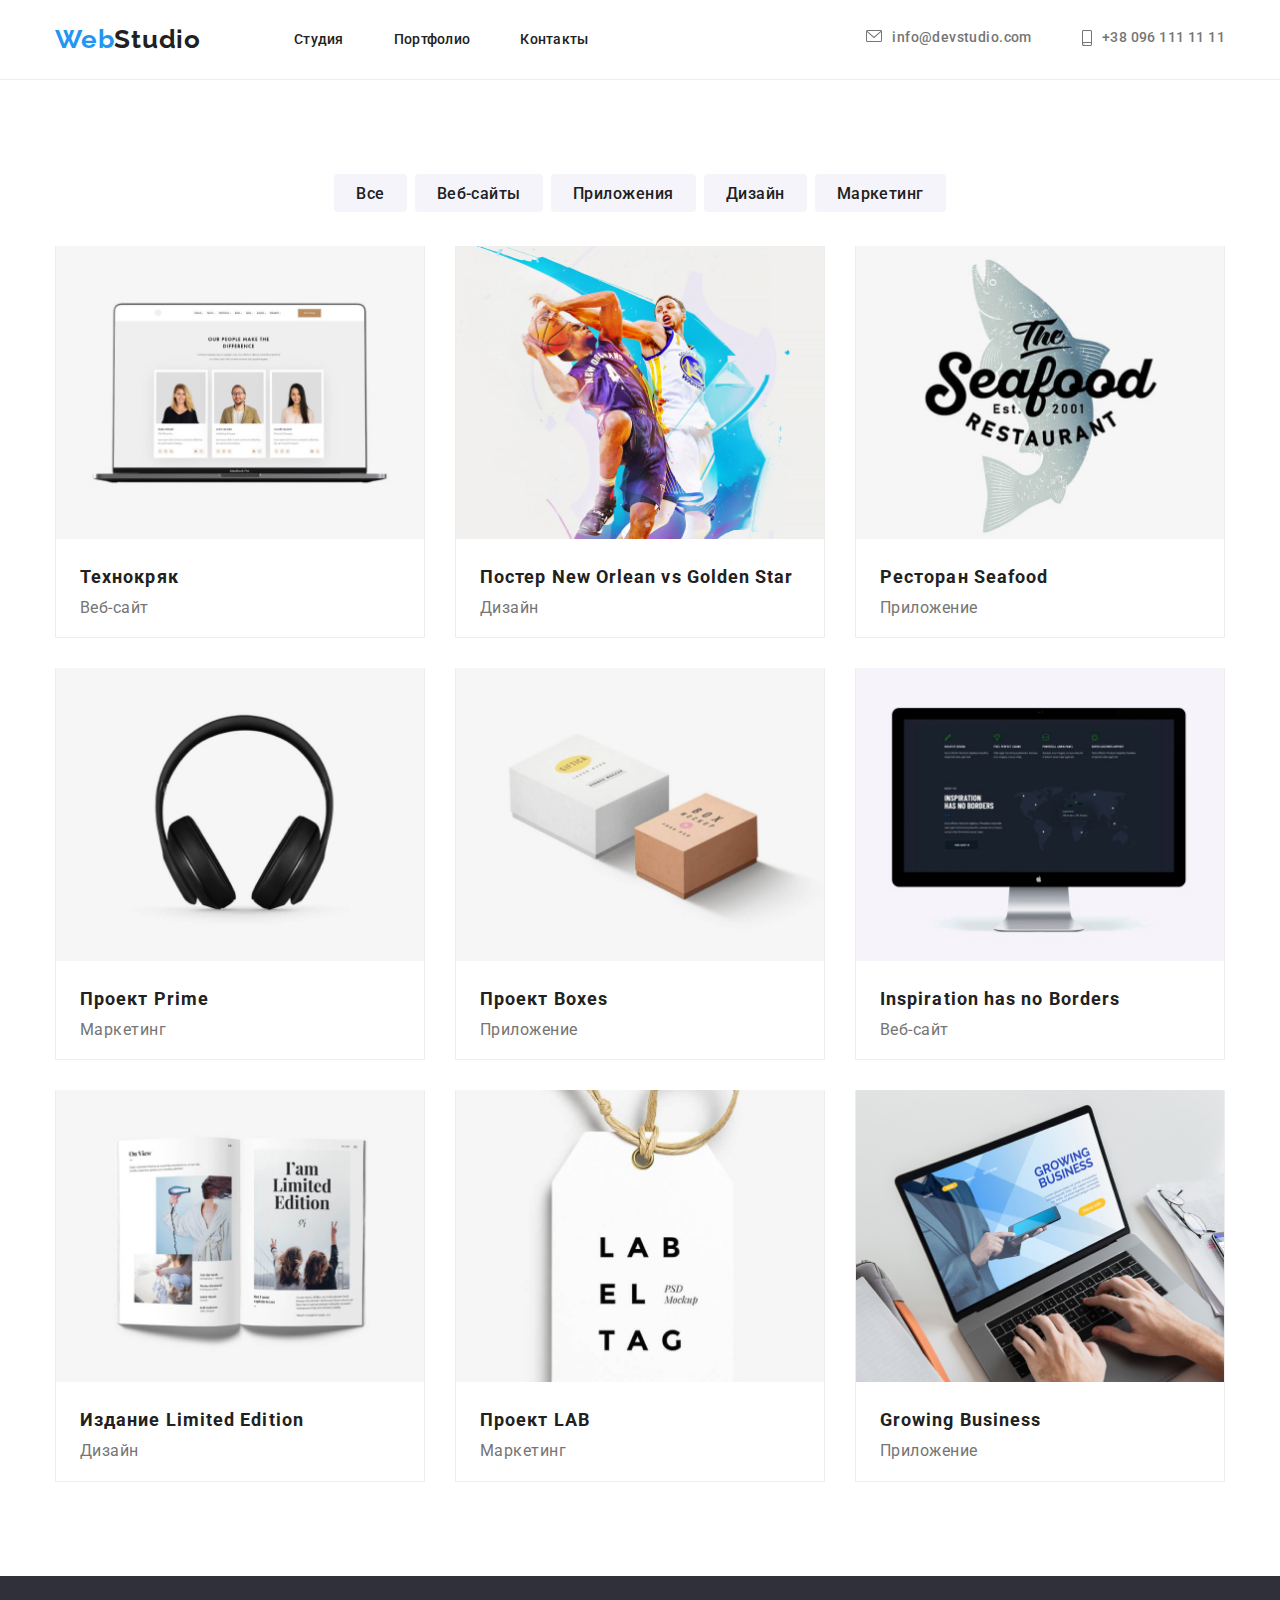
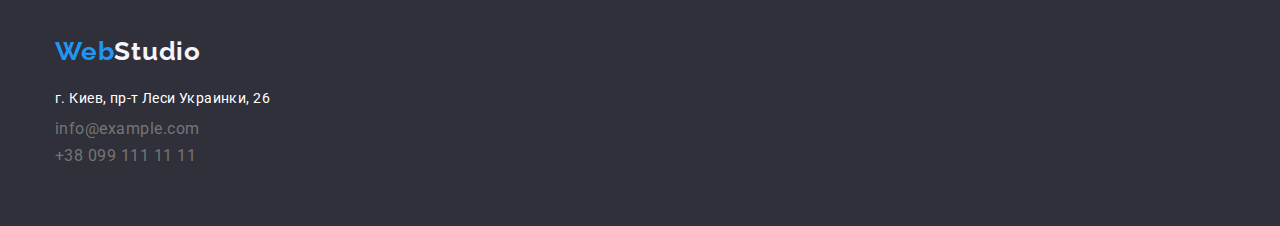
==== portfolio.html @ 914ff044 "добавил декаративные эелементы" ====
<!DOCTYPE html>
<html lang="en">
<head>
    <meta charset="UTF-8">
    <meta http-equiv="X-UA-Compatible" content="IE=edge">
    <meta name="viewport" content="width=device-width, initial-scale=1.0">
    <link rel="preconnect" href="https://fonts.googleapis.com">
    <link rel="preconnect" href="https://fonts.gstatic.com" crossorigin>
    <link rel="preconnect" href="https://fonts.googleapis.com">
    <link rel="preconnect" href="https://fonts.gstatic.com" crossorigin>
    <link href="https://fonts.googleapis.com/css2?family=Raleway:wght@700&family=Roboto:wght@400;500;700;900&display=swap"
        rel="stylesheet">
    <link rel="stylesheet" href="./css/modern-normalize.css">
    <link rel="stylesheet" href="./css/style.css">
    <title>Portfolio</title>
</head>
<body>
    <!--шапка-->
    <header class="header">
        <div class="container header-container">
            <nav class="nav">
                <a class="header-logo" href=""><span class="logo-web">Web</span>Studio</a>
                <ul class="nav-list">
                    <li class="nav-item">
                        <a class="nav-link" href="./index.html">Студия</a>
                    </li>
                    <li class="nav-item current">
                        <a class="nav-link " href="./portfolio.html">Портфолио</a>
                    </li>
                    <li class="nav-item">
                        <a class="nav-link" href="#">Контакты</a>
                    </li>
                </ul>
            </nav>
        <ul class="nav-contacts">
            <li class="contacts-item">
                <a class="contacts-link icon-mail" href="info@devstudio.com">info@devstudio.com</a>
            </li>
        
            <li class="contacts-item">
                <a class="contacts-link icon-tel" href="+380961111111">+38 096 111 11 11</a>
            </li>
        </ul>
        </div>
    </header>
    <!--уникальный контент-->
    <main>
        <section class="section">
            <div class="container">
            <h1 class="visually-hidden">кнопки фильтров</h1>
            <ul class="buttons-list">
                <li class="buttons-item">
                    <button type="button" class="filter-btn">Все</button>
                </li>
                <li class="buttons-item">
                    <button type="button" class="filter-btn">Веб-сайты</button>
                </li>
                <li class="buttons-item">
                    <button type="button" class="filter-btn">Приложения</button>
                </li>
                <li class="buttons-item">
                    <button type="button" class="filter-btn">Дизайн</button>
                </li>
                <li class="buttons-item">
                    <button type="button" class="filter-btn">Маркетинг</button>
                </li>
            </ul>
            <ul class="portfolio-list">
                <li class="portfolio-item ">
                    <img src="./images/portfolio/tehnokrak.jpg" alt="технокряк" width="370" height="">
                    <div class="portfolio-card">
                        <h2 class="portfolio-titel">Технокряк</h3>
                            <p class="portfolio-text">Веб-сайт</p>
                    </div>
                </li>
                <li class="portfolio-item ">
                    <img src="./images/portfolio/poster.jpg" alt="постер" width="370" height="">
                    <div class="portfolio-card">
                    <h2 class="portfolio-titel">Постер New Orlean vs Golden Star</h3>
                    <p class="portfolio-text">Дизайн</p>
                    </div>
                </li>
                <li class="portfolio-item ">
                    <img src="./images/portfolio/seafood.jpg" alt="ресторан" width="370" height="">
                    <div class="portfolio-card">
                    <h2 class="portfolio-titel">Ресторан Seafood</h3>
                    <p class="portfolio-text">Приложение</p>
                    </div>
                </li>
                <li class="portfolio-item ">
                    <img src="./images/portfolio/prime.jpg" alt="проэкт прайм" width="370" height="">
                    <div class="portfolio-card">
                    <h2 class="portfolio-titel">Проект Prime</h3>
                    <p class="portfolio-text">Маркетинг</p>
                    </div>
                </li>
                <li class="portfolio-item ">
                    <img src="./images/portfolio/boxes.jpg" alt="проэкт коробки" width="370" height="">
                    <div class="portfolio-card">
                    <h2 class="portfolio-titel">Проект Boxes</h3>
                    <p class="portfolio-text">Приложение</p>
                    </div>
                </li>
                <li class="portfolio-item ">
                    <img src="./images/portfolio/no-borders.jpg" alt="нет границ" width="370" height="">
                    <div class="portfolio-card">
                    <h2 class="portfolio-titel">Inspiration has no Borders</h3>
                    <p class="portfolio-text">Веб-сайт</p>
                    </div>
                </li>
                <li class="portfolio-item ">
                    <img src="./images/portfolio/limited-edition.jpg" alt="издание" width="370" height="">
                    <div class="portfolio-card">
                    <h2 class="portfolio-titel">Издание Limited Edition</h3>
                    <p class="portfolio-text">Дизайн</p>
                    </div>
                </li>
                <li class="portfolio-item ">
                    <img src="./images/portfolio/lab.jpg" alt="проэкт лаб" width="370" height="">
                    <div class="portfolio-card">
                    <h2 class="portfolio-titel">Проект LAB</h3>
                    <p class="portfolio-text">Маркетинг</p>
                    </div>
                </li>
                <li class="portfolio-item ">
                    <img src="./images/portfolio/business.jpg" alt="бизнес" width="370" height="">
                    <div class="portfolio-card">
                    <h2 class="portfolio-titel">Growing Business</h3>
                    <p class="portfolio-text">Приложение</p>
                    </div>
                </li>
            </ul>
            </div>
        </section>

    </main>

    <!--подвал-->
    <footer class="page-footer">
        <div class="container">
            <a class="footer-logo" href=""><span class="logo-web">Web</span>Studio</a>
            <address class="address">
                <ul class="address-list">
                    <li class="address-item">
                        <a class="address-link"
                            href="https://www.google.com/maps/place/%D0%B1%D1%83%D0%BB.+%D0%9B%D0%B5%D1%81%D0%B8+%D0%A3%D0%BA%D1%80%D0%B0%D0%B8%D0%BD%D0%BA%D0%B8,+26,+%D0%9A%D0%B8%D0%B5%D0%B2,+02000/data=!4m2!3m1!1s0x40d4cf0e033ecbe9:0x57a4dffefec77da0?sa=X&ved=2ahUKEwixr6azg6_zAhUvlIsKHU6wDGkQ8gF6BAgFEAE">г.
                            Киев, пр-т Леси Украинки, 26</a>
                    </li>
                    <li class="address-item">
                        <a class="contacts-link" href="mailto:info@example.com">info@example.com</a>
                    </li>
                    <li class="address-item">
                        <a class="contacts-link" href="tel:+380991111111">+38 099 111 11 11</a>
                    </li>
                </ul>
            </address>
        </div>
    </footer>
    
</body>
</html>
---- css/style.css ----
/* 
основной шрифт страницы Roboto 
шрифт логотипа Raleway 700

Weight ссылок и кнопок на странице портфолио 500
Weight заголовков 700 900

цвета
основной цвет абзацов #757575;
вторичный цвет заголовков, ссылок #212121;
белый цвет для кнопок и заголовков #FFFFFF

основной цвет фона #E5E5E5
вторичный цвет фона #F5F4FA
цвет для сылок с эфектом ховер #2196F3
-------------------------------------------------------------------------------------*/

:root {
  --title-text-color: #212121;
  --accent-color: #2196f3;
  --primary-white-color: #ffffff;
  --bg-white-color: #f5f4fa;
  --main-text-color: #757575;
  --dark-bg-color: #2f303a;
}

body {
  font-family: roboto, sans-serif;
  color: var(--main-text-color);
}
h1,
h2,
h3,
p {
  margin: 0;
}
ul {
  padding: 0;
  margin: 0;
  list-style: none;
}
img {
  display: block;
  max-width: 100%;
  height: auto;
}

.container {
  width: 1200px;
  margin-left: auto;
  margin-right: auto;
  padding-left: 15px;
  padding-right: 15px;
}
.section {
  padding-top: 94px;
  padding-bottom: 94px;
}
.titel {
  margin-top: 0;
  margin-bottom: 50px;

  font-weight: 700;
  font-size: 36px;
  line-height: 1.2;
  letter-spacing: 0.03em;
  text-align: center;
  color: var(--title-text-color);
}
.current {
  color: var(--accent-color);
}
/* шапка-----------*/
.header {
  border-bottom: 1px solid #eeeeee;
}
.header-container {
  display: flex;
  align-items: center;
}
.header-logo {
  font-family: raleway, sans-serif;
  font-weight: 700;
  font-size: 26px;
  line-height: 1.2;
  letter-spacing: 0.03em;
  color: var(--title-text-color);
  text-decoration: none;
}
.logo-web {
  color: var(--accent-color);
}
/* навигация -----------------------------*/
.nav {
  display: flex;
  align-items: center;
}
.nav-list {
  display: flex;
  margin-left: 93px;
}
.nav-list .nav-item:not(:last-child) {
  margin-right: 50px;
}
.nav-item {
  list-style: none;
}

.nav-link {
  display: block;
  padding-top: 32px;
  padding-bottom: 32px;

  font-weight: 500;
  font-size: 14px;
  line-height: 1.1;
  letter-spacing: 0.02em;
  color: var(--title-text-color);
  text-decoration: none;
}
.nav-link:hover,
.nav-link:focus {
  color: var(--accent-color);
}
/* почта+телефон -----------------------------*/
.nav-contacts {
  display: flex;
  margin-left: auto;

  font-weight: 500;
  font-size: 14px;
  line-height: 1.1;
  letter-spacing: 0.02em;
  list-style: none;
}
.nav-contacts .contacts-item + .contacts-item {
  margin-left: 50px;
}

.contacts-link {
  display: inline-flex;

  color: var(--main-text-color);
  text-decoration: none;
  font-style: normal;
  letter-spacing: 0.03em;
}
.contacts-link:hover,
.contacts-link:focus {
  color: var(--accent-color);
}
.icon-mail::before {
  content: "";
  width: 16px;
  height: 12px;
  margin-right: 10px;
  background-image: url(../images/svg/envelope.svg);
}
.icon-tel::before {
  content: "";
  width: 10px;
  height: 16px;
  margin-right: 10px;
  background-image: url(../images/svg/smartphone.svg);
}

/* герой --------------------------------------*/
.hero-section {
  padding: 200px 0;
  text-align: center;
  max-width: 1600px;
  height: 600px;
  margin-left: auto;
  margin-right: auto;
  background-image: linear-gradient(
      to right,
      rgba(47, 48, 58, 0.4),
      rgba(47, 48, 58, 0.4)
    ),
    url(../images/jpeg/bg-img.jpg);
  background-repeat: no-repeat;
  background-position: center;
}
.container-hero {
}
.hero-titel {
  margin-top: 0;
  margin-bottom: 30px;

  font-weight: 900;
  font-size: 44px;
  line-height: 1.4;
  letter-spacing: 0.06em;
  color: var(--primary-white-color);
}
.button-hero {
  min-width: 200px;
  height: 50px;
  padding: 10px 32px;
  border-radius: 4px;
  border-color: transparent;

  font-family: roboto, sans-serif;
  font-size: 16px;
  line-height: 1.9;
  letter-spacing: 0.06em;
  color: var(--primary-white-color);
  background-color: var(--accent-color);
  cursor: pointer;
}

/* секция ПРЕИМУЩЕСТВА(BENEFITS) страница "студия"------------- */
.visually-hidden {
  position: absolute;
  width: 1px;
  height: 1px;
  margin: -1px;
  padding: 0;
  overflow: hidden;
  border: 0;
  clip: rect(0 0 0 0);
}
.benefits-list {
  display: flex;
}
.benefits-list .benefits-item + .benefits-item {
  margin-left: 30px;
}
.benefits-item {
  display: block;
}
.benefits-item::before {
  display: block;
  content: "";
  width: 270px;
  height: 120px;
  margin-bottom: 30px;
  border-radius: 4px;
  background-repeat: no-repeat;
  background-position: center;
  background-color: var(--bg-white-color);
}
.antena::before {
  background-image: url(../images/svg/antenna\ 1.svg);
}
.clock::before {
  background-image: url(../images/svg/clock\ 1.svg);
}
.diagram::before {
  background-image: url(../images/svg/diagram\ 1.svg);
}
.astronaut::before {
  background-image: url(../images/svg/astronaut\ 1.svg);
}
.benefits-titel {
  margin-top: 0;
  margin-bottom: 10px;

  font-weight: 700;
  font-size: 14px;
  line-height: 1.1;
  letter-spacing: 0.03em;
  color: var(--title-text-color);
}
.benefits-text {
  margin-top: 0;
  margin-bottom: 0;

  font-weight: 400;
  font-size: 14px;
  line-height: 1.7;
  letter-spacing: 0.03em;
}

/* секция ЧЕМ МЫ ЗАНИМАЕМСЯ(Jobs) страница "студия"--------- */
.jobs-section {
  padding-top: 0;
}
.jobs-list {
  display: flex;
}
.jobs-list .jobs-item + .jobs-item {
  margin-left: 30px;
}

/* секция команда(Team) страница "студия" --------------------*/
.team-section {
  background-color: var(--bg-white-color);
}
.team-card {
  padding: 30px 0;
  background-color: var(--primary-white-color);
}

.team-list {
  display: flex;
}
.team-list .team-item + .team-item {
  margin-left: 30px;
}
.team-item {
  border-radius: 0px 0px 4px 4px;
}
.team-card::after {
  display: block;
  content: "";
  height: 44px;
  margin-top: 16px;
  background-repeat: no-repeat;
  background-position: center;
  background-image: url(../images/svg/social-links.svg);
}
.team-name {
  margin-bottom: 10px;
  text-align: center;
  font-weight: 500;
  font-size: 16px;
  line-height: 1.2;
  color: var(--title-text-color);
}
.team-position {
  text-align: center;
  font-weight: 400;
  font-size: 16px;
  line-height: 1.2;
}
/* секция клиенты-------------------- */
.clients-list {
  display: flex;
}
.clients-list .clients-item + .clients-item {
  margin-left: 30px;
}
.clients-item {
}
/* футер--------------------------------------------------- */
.page-footer {
  padding: 60px 0;
  background-color: #2f303a;
}
.footer-logo {
  display: block;
  margin-bottom: 20px;
  font-family: raleway, sans-serif;
  font-weight: 700;
  font-size: 26px;
  line-height: 1.2;
  letter-spacing: 0.03em;
  color: var(--bg-white-color);
  text-decoration: none;
}
.address-list {
}
.address-list .address-item + .address-item {
  margin-top: 9px;
}
.address-item {
}
.address-link {
  font-style: normal;
  font-size: 14px;
  line-height: 1.7;
  letter-spacing: 0.03em;
  color: var(--primary-white-color);
  text-decoration: none;
}
.address-link:hover,
.address-link:focus {
  color: var(--accent-color);
}

/* СТРАНИЦА портфолио ----------------------------------*/
/* кнопки навигации */
.filters-section {
  margin-top: 94px;
}
.buttons-list {
  display: flex;
  justify-content: center;
  margin-bottom: 34px;
  list-style: none;
}
.buttons-list .buttons-item + .buttons-item {
  margin-left: 8px;
}
.buttons-item {
}
.filter-btn {
  border: transparent;
  padding: 6px 22px;
  border-radius: 4px;
  height: 38px;

  font-family: roboto, sans-serif;
  font-weight: 500;
  font-size: 16px;
  line-height: 1.6;
  letter-spacing: 0.03em;
  color: var(--title-text-color);
  background-color: var(--bg-white-color);
  cursor: pointer;
}
.filter-btn:hover,
.filter-btn:focus {
  color: var(--primary-white-color);
  background-color: var(--accent-color);
}

/* СЕКЦИЯ портфолио ---------------------------------------*/
.portfolio-list {
  display: inline-flex;
  flex-wrap: wrap;
}
.portfolio-item {
  width: 370px;
  margin-right: 30px;
  margin-bottom: 30px;
  border-right: 1px solid #eeeeee;
  border-bottom: 1px solid #eeeeee;
  border-left: 1px solid #eeeeee;
}
.portfolio-item:nth-child(3n) {
  margin-right: 0;
}
.portfolio-item:nth-last-child(-n + 3) {
  margin-bottom: 0;
}
.portfolio-card {
  padding: 20px 24px;
}
.portfolio-titel {
  margin-bottom: 4px;

  font-weight: 700;
  font-size: 18px;
  line-height: 2;
  letter-spacing: 0.06em;
  color: var(--title-text-color);
}
.portfolio-text {
  letter-spacing: 0.03em;
}
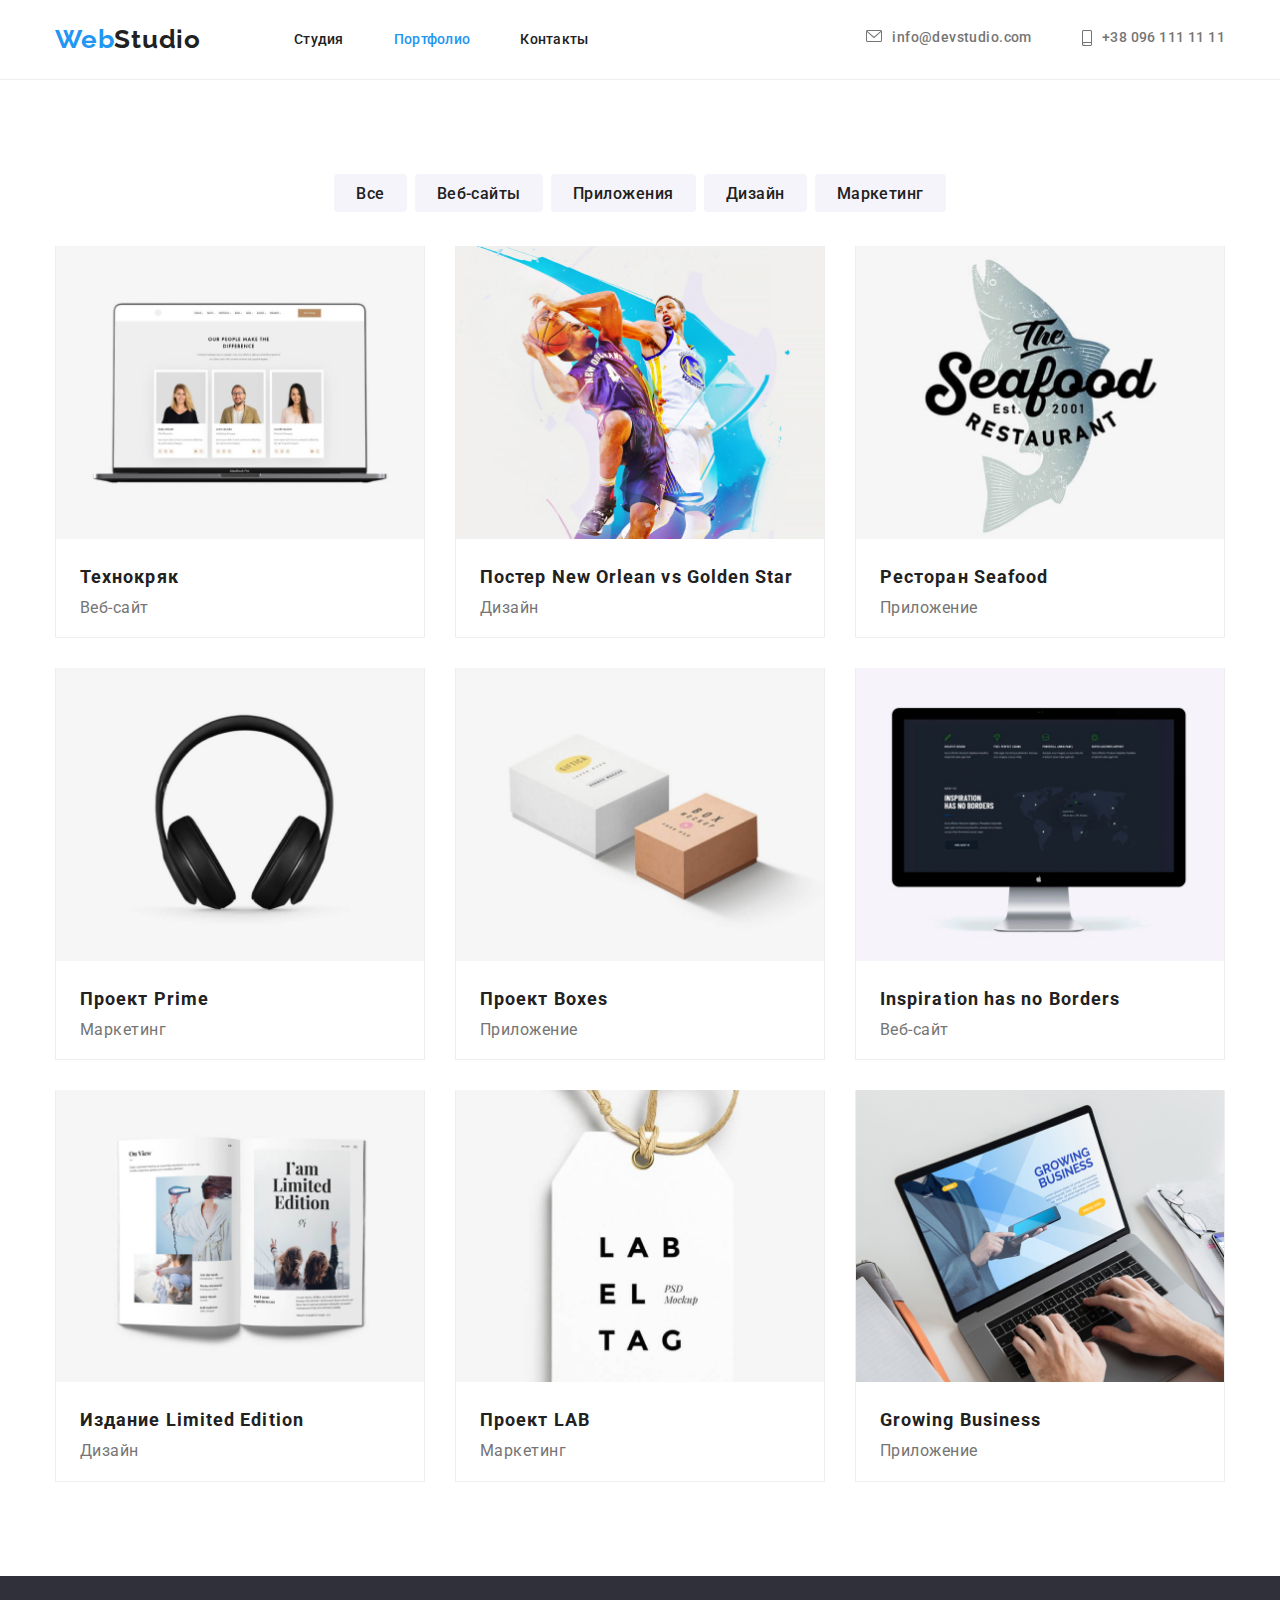
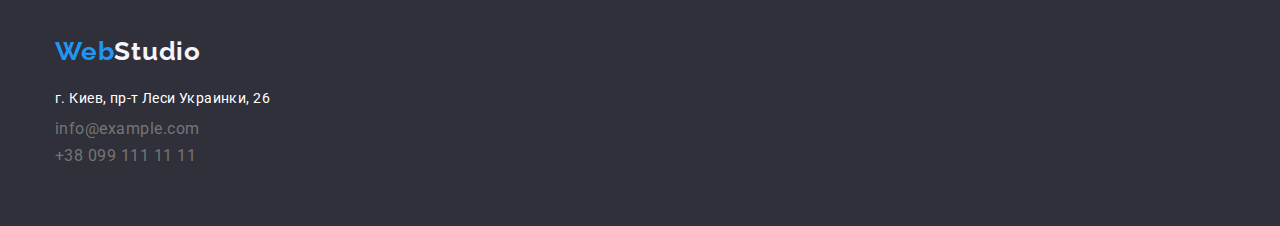
==== commit 940b1746: "1" ====
--- a/portfolio.html
+++ b/portfolio.html
@@ -24,8 +24,8 @@
                     <li class="nav-item">
                         <a class="nav-link" href="./index.html">Студия</a>
                     </li>
-                    <li class="nav-item current">
-                        <a class="nav-link " href="./portfolio.html">Портфолио</a>
+                    <li class="nav-item ">
+                        <a class="nav-link current" href="./portfolio.html">Портфолио</a>
                     </li>
                     <li class="nav-item">
                         <a class="nav-link" href="#">Контакты</a>
--- a/css/style.css
+++ b/css/style.css
@@ -67,9 +67,7 @@
   text-align: center;
   color: var(--title-text-color);
 }
-.current {
-  color: var(--accent-color);
-}
+
 /* шапка-----------*/
 .header {
   border-bottom: 1px solid #eeeeee;
@@ -120,6 +118,9 @@
 }
 .nav-link:hover,
 .nav-link:focus {
+  color: var(--accent-color);
+}
+.current {
   color: var(--accent-color);
 }
 /* почта+телефон -----------------------------*/
@@ -226,32 +227,21 @@
 .benefits-list .benefits-item + .benefits-item {
   margin-left: 30px;
 }
-.benefits-item {
-  display: block;
-}
-.benefits-item::before {
-  display: block;
-  content: "";
+
+.benefits-bg {
+  display: flex;
+  justify-content: center;
+  align-items: center;
   width: 270px;
   height: 120px;
   margin-bottom: 30px;
   border-radius: 4px;
-  background-repeat: no-repeat;
-  background-position: center;
   background-color: var(--bg-white-color);
 }
-.antena::before {
-  background-image: url(../images/svg/antenna\ 1.svg);
-}
-.clock::before {
-  background-image: url(../images/svg/clock\ 1.svg);
-}
-.diagram::before {
-  background-image: url(../images/svg/diagram\ 1.svg);
-}
-.astronaut::before {
-  background-image: url(../images/svg/astronaut\ 1.svg);
-}
+.benefits-icon {
+  display: flex;
+}
+
 .benefits-titel {
   margin-top: 0;
   margin-bottom: 10px;
@@ -299,17 +289,11 @@
   margin-left: 30px;
 }
 .team-item {
+  box-shadow: 0px 1px 3px rgba(0, 0, 0, 0.12), 0px 1px 1px rgba(0, 0, 0, 0.14),
+    0px 2px 1px rgba(0, 0, 0, 0.2);
   border-radius: 0px 0px 4px 4px;
 }
-.team-card::after {
-  display: block;
-  content: "";
-  height: 44px;
-  margin-top: 16px;
-  background-repeat: no-repeat;
-  background-position: center;
-  background-image: url(../images/svg/social-links.svg);
-}
+
 .team-name {
   margin-bottom: 10px;
   text-align: center;
@@ -319,11 +303,40 @@
   color: var(--title-text-color);
 }
 .team-position {
+  margin-bottom: 16px;
   text-align: center;
   font-weight: 400;
   font-size: 16px;
   line-height: 1.2;
 }
+
+.social-list {
+  display: flex;
+  justify-content: center;
+  align-items: center;
+}
+.social-item {
+  fill: #afb1b8;
+}
+.social-list .social-item + .social-item {
+  margin-left: 10px;
+}
+.social-link {
+  display: block;
+}
+.social-bg:hover {
+  background-color: var(--accent-color);
+  fill: var(--primary-white-color);
+}
+.social-bg {
+  display: flex;
+  justify-content: center;
+  align-items: center;
+  width: 44px;
+  height: 44px;
+  border: none;
+  border-radius: 50%;
+}
 /* секция клиенты-------------------- */
 .clients-list {
   display: flex;
@@ -332,7 +345,24 @@
   margin-left: 30px;
 }
 .clients-item {
-}
+  display: flex;
+  justify-content: center;
+  align-items: center;
+  width: 172px;
+  height: 90px;
+  border: 1px solid #afb1b8;
+  border-radius: 4px;
+}
+.clients-item:hover {
+  border-color: var(--accent-color);
+}
+.clients-icon {
+  fill: #afb1b8;
+}
+.clients-icon:hover {
+  fill: var(--accent-color);
+}
+
 /* футер--------------------------------------------------- */
 .page-footer {
   padding: 60px 0;
@@ -349,7 +379,12 @@
   color: var(--bg-white-color);
   text-decoration: none;
 }
+.address {
+  display: flex;
+}
 .address-list {
+  display: inline-block;
+  margin-right: 70px;
 }
 .address-list .address-item + .address-item {
   margin-top: 9px;
@@ -369,6 +404,41 @@
   color: var(--accent-color);
 }
 
+.social-footer {
+  display: block;
+}
+.social-titel {
+  font-style: normal;
+  font-weight: 700;
+  font-size: 14px;
+  line-height: 16px;
+  letter-spacing: 0.03em;
+  text-transform: uppercase;
+  color: var(--primary-white-color);
+}
+.social-list {
+  display: flex;
+  justify-content: center;
+  align-items: center;
+}
+.footer-social-item {
+  border-radius: 50%;
+  fill: var(--primary-white-color);
+}
+.footer-social-item:hover {
+  background-color: var(--accent-color);
+}
+.footer-social-link {
+  display: block;
+}
+.footer-social-block {
+  display: flex;
+  justify-content: center;
+  align-items: center;
+  width: 44px;
+  height: 44px;
+  border: none;
+}
 /* СТРАНИЦА портфолио ----------------------------------*/
 /* кнопки навигации */
 .filters-section {
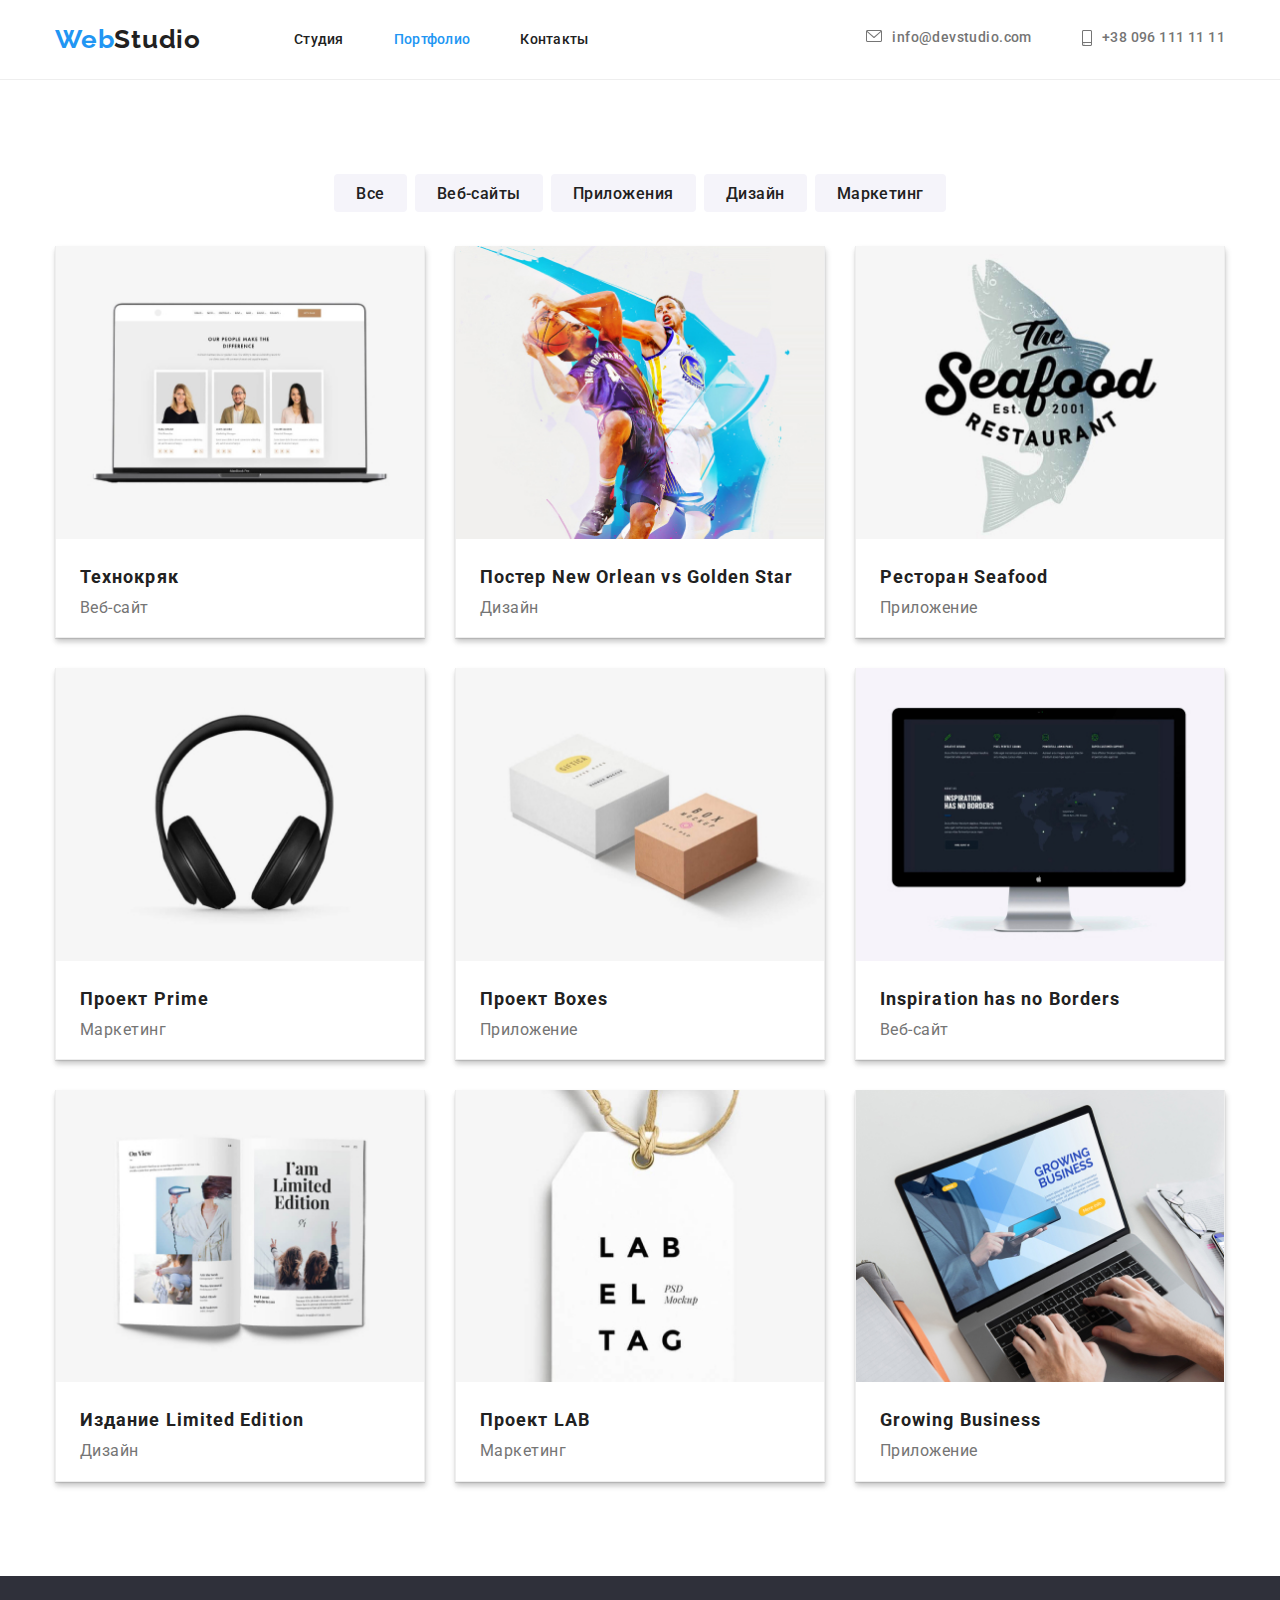
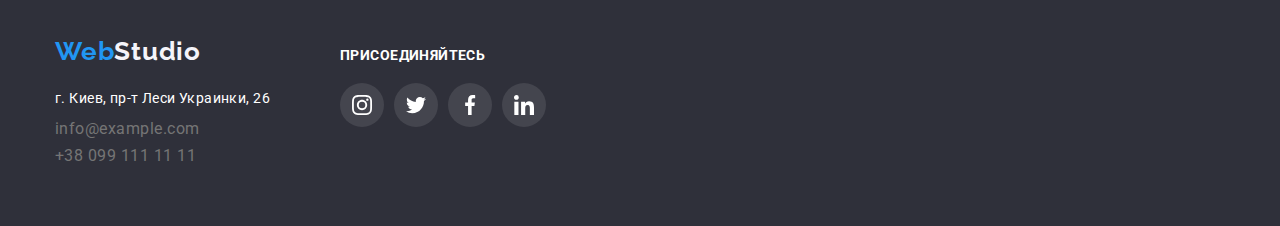
==== commit 5b8fa7cc: "закончил футер и страница портфолио" ====
--- a/portfolio.html
+++ b/portfolio.html
@@ -137,23 +137,67 @@
 
     <!--подвал-->
     <footer class="page-footer">
-        <div class="container">
-            <a class="footer-logo" href=""><span class="logo-web">Web</span>Studio</a>
-            <address class="address">
-                <ul class="address-list">
-                    <li class="address-item">
-                        <a class="address-link"
-                            href="https://www.google.com/maps/place/%D0%B1%D1%83%D0%BB.+%D0%9B%D0%B5%D1%81%D0%B8+%D0%A3%D0%BA%D1%80%D0%B0%D0%B8%D0%BD%D0%BA%D0%B8,+26,+%D0%9A%D0%B8%D0%B5%D0%B2,+02000/data=!4m2!3m1!1s0x40d4cf0e033ecbe9:0x57a4dffefec77da0?sa=X&ved=2ahUKEwixr6azg6_zAhUvlIsKHU6wDGkQ8gF6BAgFEAE">г.
-                            Киев, пр-т Леси Украинки, 26</a>
-                    </li>
-                    <li class="address-item">
-                        <a class="contacts-link" href="mailto:info@example.com">info@example.com</a>
-                    </li>
-                    <li class="address-item">
-                        <a class="contacts-link" href="tel:+380991111111">+38 099 111 11 11</a>
+        <div class="container footer-container">
+            <div>
+                <a class="footer-logo" href=""><span class="logo-web">Web</span>Studio</a>
+                <address class="address">
+                    <ul class="address-list">
+                        <li class="address-item">
+                            <a class="address-link"
+                                href="https://www.google.com/maps/place/%D0%B1%D1%83%D0%BB.+%D0%9B%D0%B5%D1%81%D0%B8+%D0%A3%D0%BA%D1%80%D0%B0%D0%B8%D0%BD%D0%BA%D0%B8,+26,+%D0%9A%D0%B8%D0%B5%D0%B2,+02000/data=!4m2!3m1!1s0x40d4cf0e033ecbe9:0x57a4dffefec77da0?sa=X&ved=2ahUKEwixr6azg6_zAhUvlIsKHU6wDGkQ8gF6BAgFEAE">г.
+                                Киев, пр-т Леси Украинки, 26</a>
+                        </li>
+                        <li class="address-item">
+                            <a class="contacts-link" href="mailto:info@example.com">info@example.com</a>
+                        </li>
+                        <li class="address-item">
+                            <a class="contacts-link" href="tel:+380991111111">+38 099 111 11 11</a>
+                        </li>
+                    </ul>
+    
+                </address>
+            </div>
+            <div class="social-footer">
+                <h2 class="social-titel">присоединяйтесь</h2>
+                <ul class="social-list">
+                    <li class="footer-social-item">
+                        <a class="footer-social-link">
+                            <div class="footer-social-block">
+                                <svg class="social-icon" widht="20" height="20">
+                                    <use href="./images/svg/symbol-defs.svg#icon-instagram1"></use>
+                                </svg>
+                            </div>
+                        </a>
+                    </li>
+                    <li class="footer-social-item">
+                        <a class="footer-social-link">
+                            <div class="footer-social-block">
+                                <svg class="social-icon" widht="20" height="20">
+                                    <use href="./images/svg/symbol-defs.svg#icon-twitter1"></use>
+                                </svg>
+                            </div>
+                        </a>
+                    </li>
+                    <li class="footer-social-item">
+                        <a class="footer-social-link">
+                            <div class="footer-social-block">
+                                <svg class="social-icon" widht="20" height="20">
+                                    <use href="./images/svg/symbol-defs.svg#icon-facebook1"></use>
+                                </svg>
+                            </div>
+                        </a>
+                    </li>
+                    <li class="footer-social-item">
+                        <a class="footer-social-link">
+                            <div class="footer-social-block">
+                                <svg class="social-icon" widht="20" height="20">
+                                    <use href="./images/svg/symbol-defs.svg#icon-linkedin1"></use>
+                                </svg>
+                            </div>
+                        </a>
                     </li>
                 </ul>
-            </address>
+            </div>
         </div>
     </footer>
     
--- a/css/style.css
+++ b/css/style.css
@@ -368,6 +368,10 @@
   padding: 60px 0;
   background-color: #2f303a;
 }
+.footer-container {
+  display: flex;
+  align-items: baseline;
+}
 .footer-logo {
   display: block;
   margin-bottom: 20px;
@@ -380,7 +384,6 @@
   text-decoration: none;
 }
 .address {
-  display: flex;
 }
 .address-list {
   display: inline-block;
@@ -408,6 +411,7 @@
   display: block;
 }
 .social-titel {
+  margin-bottom: 20px;
   font-style: normal;
   font-weight: 700;
   font-size: 14px;
@@ -430,6 +434,11 @@
 }
 .footer-social-link {
   display: block;
+  background-color: rgba(255, 255, 255, 0.1);
+  border-radius: 50%;
+}
+.footer-social-item:not(:last-child) {
+  margin-right: 10px;
 }
 .footer-social-block {
   display: flex;
@@ -474,6 +483,9 @@
 .filter-btn:focus {
   color: var(--primary-white-color);
   background-color: var(--accent-color);
+  box-shadow: 0px 3px 1px rgba(0, 0, 0, 0.1), 0px 1px 2px rgba(0, 0, 0, 0.08),
+    0px 2px 2px rgba(0, 0, 0, 0.12);
+  border-radius: 4px;
 }
 
 /* СЕКЦИЯ портфолио ---------------------------------------*/
@@ -488,6 +500,8 @@
   border-right: 1px solid #eeeeee;
   border-bottom: 1px solid #eeeeee;
   border-left: 1px solid #eeeeee;
+  box-shadow: 0px 1px 1px rgba(0, 0, 0, 0.12), 0px 4px 4px rgba(0, 0, 0, 0.06),
+    1px 4px 6px rgba(0, 0, 0, 0.16);
 }
 .portfolio-item:nth-child(3n) {
   margin-right: 0;
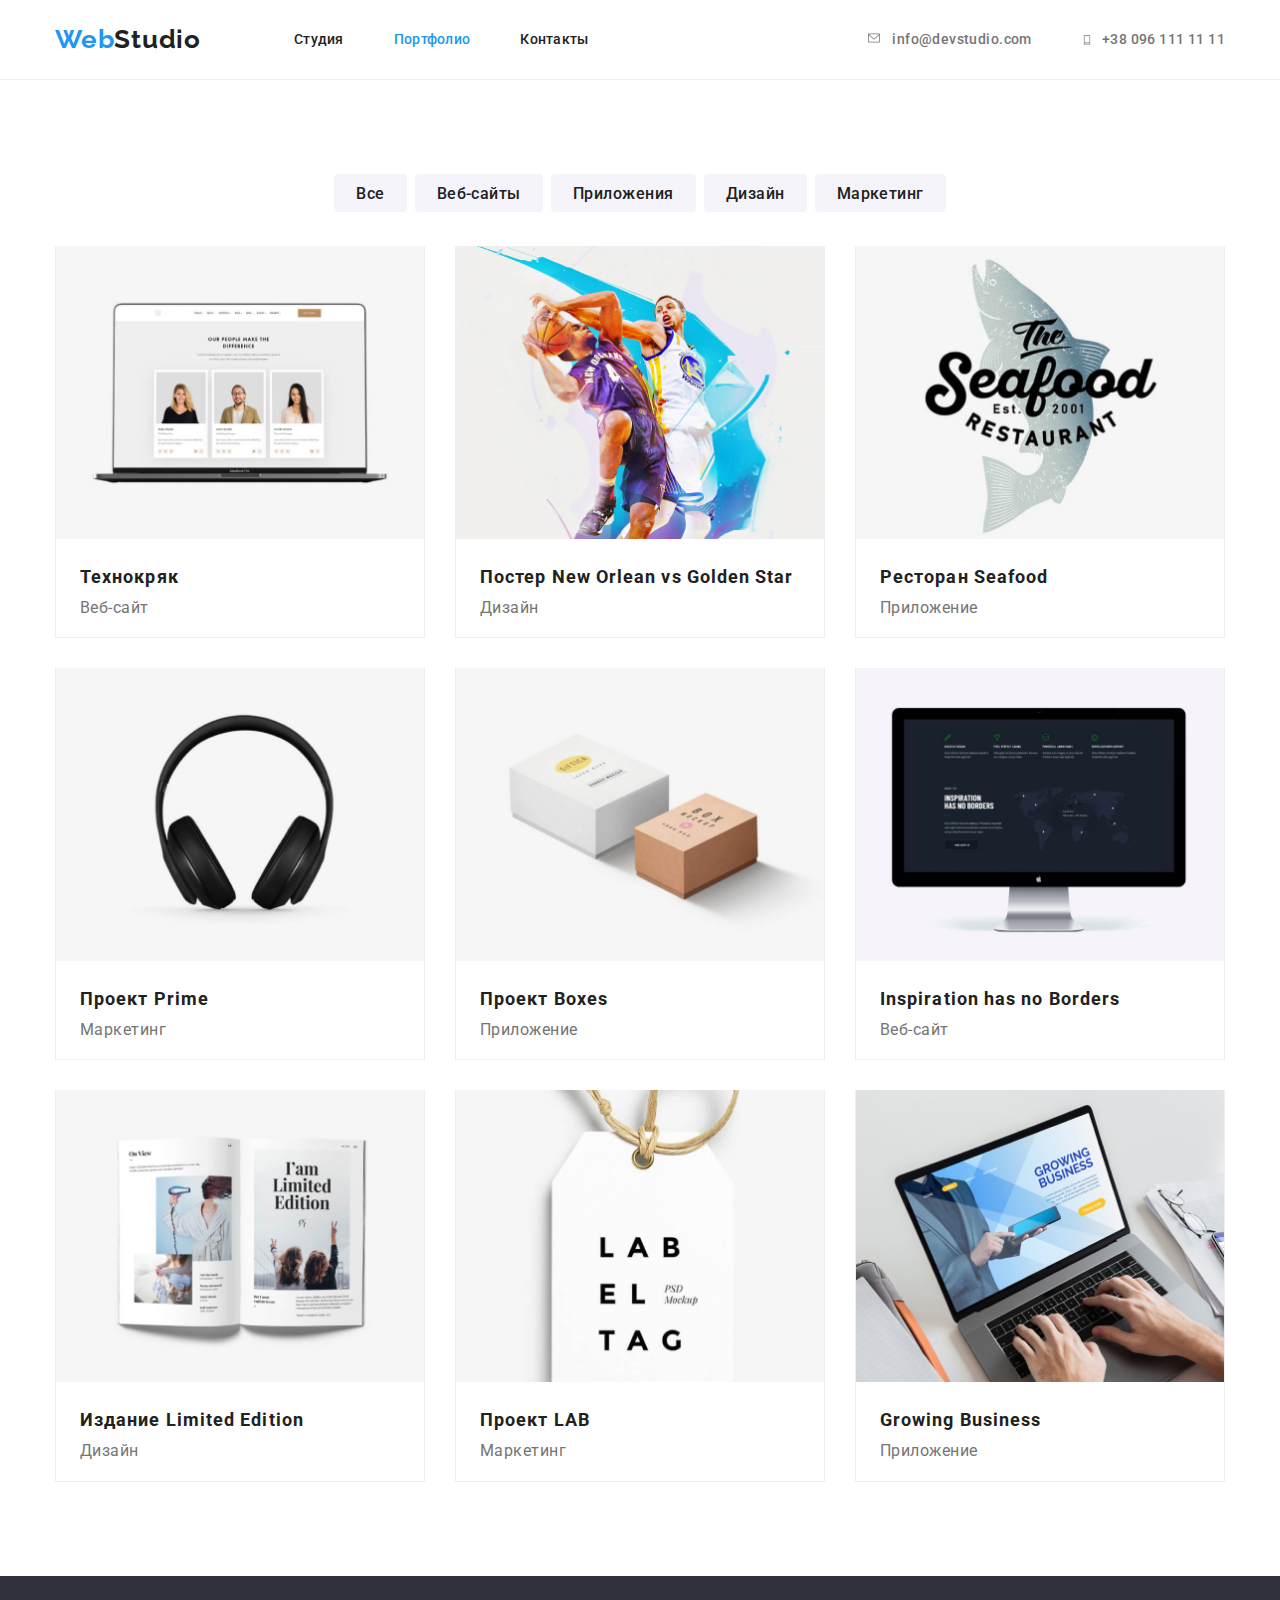
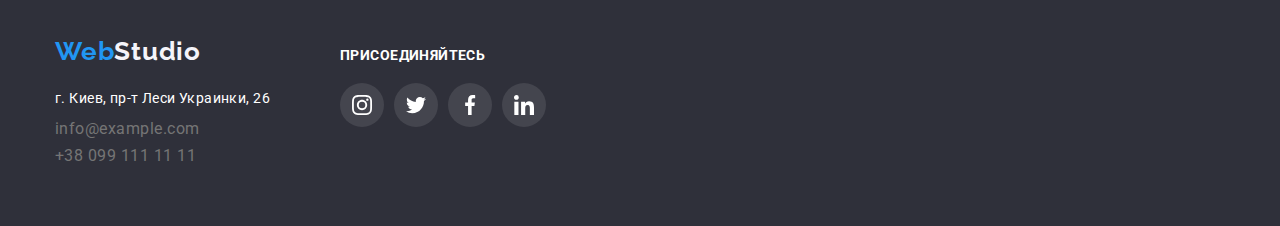
==== commit 240a6238: "работа готова к сдаче" ====
--- a/portfolio.html
+++ b/portfolio.html
@@ -21,10 +21,10 @@
             <nav class="nav">
                 <a class="header-logo" href=""><span class="logo-web">Web</span>Studio</a>
                 <ul class="nav-list">
+                    <li class="nav-item ">
+                        <a class="nav-link " href="./index.html">Студия</a>
+                    </li>
                     <li class="nav-item">
-                        <a class="nav-link" href="./index.html">Студия</a>
-                    </li>
-                    <li class="nav-item ">
                         <a class="nav-link current" href="./portfolio.html">Портфолио</a>
                     </li>
                     <li class="nav-item">
@@ -32,15 +32,23 @@
                     </li>
                 </ul>
             </nav>
-        <ul class="nav-contacts">
-            <li class="contacts-item">
-                <a class="contacts-link icon-mail" href="info@devstudio.com">info@devstudio.com</a>
-            </li>
-        
-            <li class="contacts-item">
-                <a class="contacts-link icon-tel" href="+380961111111">+38 096 111 11 11</a>
-            </li>
-        </ul>
+            <ul class="nav-contacts">
+                <li class="contacts-item">
+                    <!-- <div class="contacts-container hover-link">  -->
+                    <a class="contacts-link hover-link" href="info@devstudio.com">
+                        <svg class="icon-mail hover-link" width="16px" height="12px">
+                            <use href="./images/svg/symbol-defs.svg#icon-envelope"></use>
+                        </svg>info@devstudio.com</a>
+                    <!-- </div>  -->
+                </li>
+    
+                <li class="contacts-item">
+                    <a class="contacts-link hover-link" href="+380961111111">
+                        <svg class="icon-tel hover-link" width="10px" height="16px">
+                            <use href="./images/svg/symbol-defs.svg#icon-smartphone"></use>
+                        </svg>+38 096 111 11 11</a>
+                </li>
+            </ul>
         </div>
     </header>
     <!--уникальный контент-->
@@ -148,10 +156,10 @@
                                 Киев, пр-т Леси Украинки, 26</a>
                         </li>
                         <li class="address-item">
-                            <a class="contacts-link" href="mailto:info@example.com">info@example.com</a>
+                            <a class="contacts-link hover-link" href="mailto:info@example.com">info@example.com</a>
                         </li>
                         <li class="address-item">
-                            <a class="contacts-link" href="tel:+380991111111">+38 099 111 11 11</a>
+                            <a class="contacts-link hover-link" href="tel:+380991111111">+38 099 111 11 11</a>
                         </li>
                     </ul>
     
--- a/css/style.css
+++ b/css/style.css
@@ -137,32 +137,35 @@
 .nav-contacts .contacts-item + .contacts-item {
   margin-left: 50px;
 }
-
+/* .contacts-container {
+  display: flex;
+} */
 .contacts-link {
-  display: inline-flex;
-
+  display: flex;
   color: var(--main-text-color);
   text-decoration: none;
   font-style: normal;
   letter-spacing: 0.03em;
 }
-.contacts-link:hover,
-.contacts-link:focus {
+.hover-link:hover,
+.hover-link:focus {
+  fill: var(--accent-color);
   color: var(--accent-color);
+}
+.icon-mail {
+  fill: var(--main-text-color);
+  margin-right: 10px;
 }
 .icon-mail::before {
   content: "";
-  width: 16px;
-  height: 12px;
+}
+
+.icon-tel {
+  fill: var(--main-text-color);
   margin-right: 10px;
-  background-image: url(../images/svg/envelope.svg);
 }
 .icon-tel::before {
   content: "";
-  width: 10px;
-  height: 16px;
-  margin-right: 10px;
-  background-image: url(../images/svg/smartphone.svg);
 }
 
 /* герой --------------------------------------*/
@@ -500,6 +503,8 @@
   border-right: 1px solid #eeeeee;
   border-bottom: 1px solid #eeeeee;
   border-left: 1px solid #eeeeee;
+}
+.portfolio-item:hover {
   box-shadow: 0px 1px 1px rgba(0, 0, 0, 0.12), 0px 4px 4px rgba(0, 0, 0, 0.06),
     1px 4px 6px rgba(0, 0, 0, 0.16);
 }
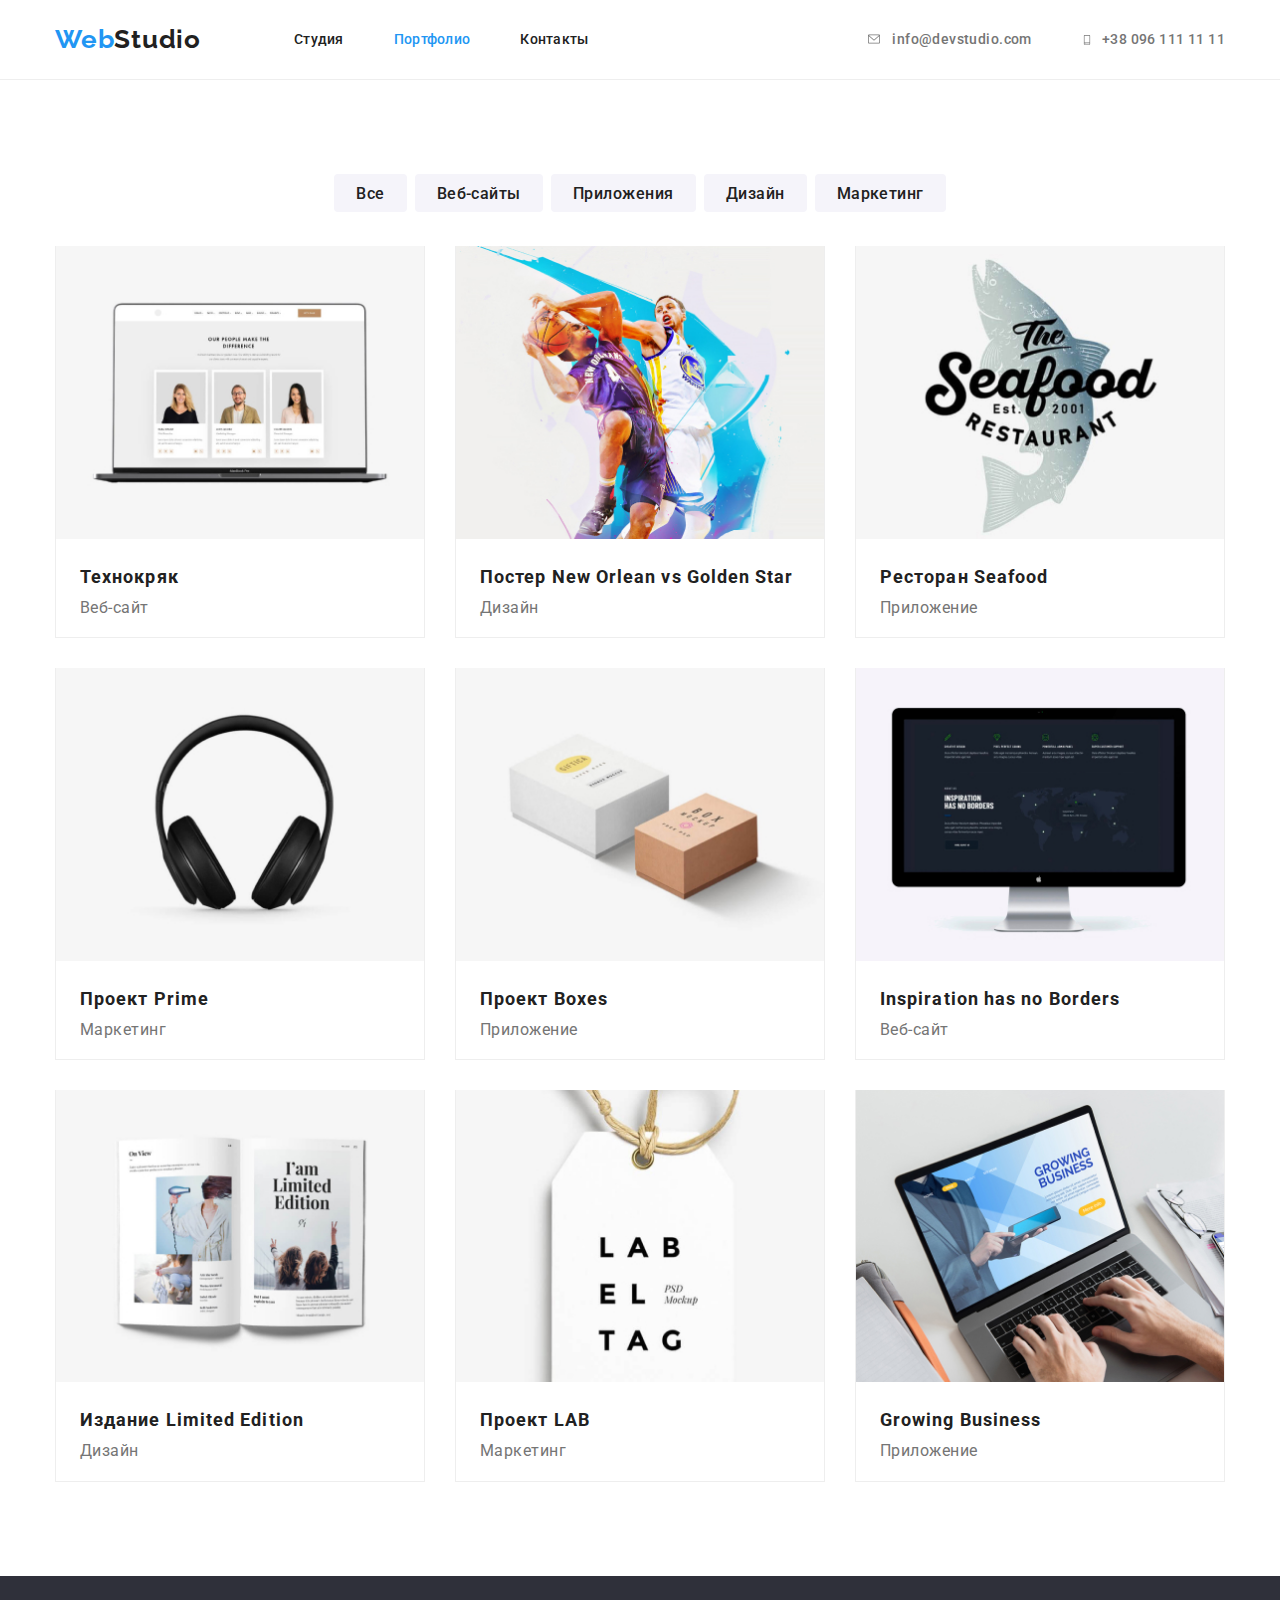
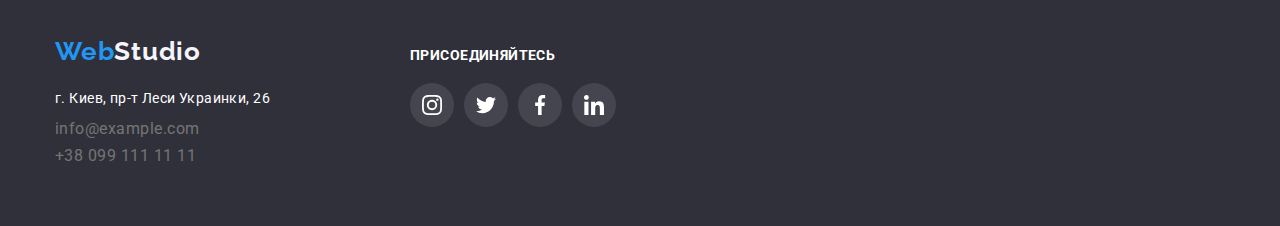
==== commit 15220315: "сделал все правки кроме хедера" ====
--- a/portfolio.html
+++ b/portfolio.html
@@ -75,67 +75,85 @@
             </ul>
             <ul class="portfolio-list">
                 <li class="portfolio-item ">
+                    <a href="" class="portfolio-link">
                     <img src="./images/portfolio/tehnokrak.jpg" alt="технокряк" width="370" height="">
                     <div class="portfolio-card">
                         <h2 class="portfolio-titel">Технокряк</h3>
                             <p class="portfolio-text">Веб-сайт</p>
                     </div>
-                </li>
-                <li class="portfolio-item ">
+                    </a>
+                </li>
+                <li class="portfolio-item ">
+                    <a href="" class="portfolio-link">
                     <img src="./images/portfolio/poster.jpg" alt="постер" width="370" height="">
                     <div class="portfolio-card">
                     <h2 class="portfolio-titel">Постер New Orlean vs Golden Star</h3>
                     <p class="portfolio-text">Дизайн</p>
                     </div>
-                </li>
-                <li class="portfolio-item ">
+                    </a>
+                </li>
+                <li class="portfolio-item ">
+                    <a href="" class="portfolio-link">
                     <img src="./images/portfolio/seafood.jpg" alt="ресторан" width="370" height="">
                     <div class="portfolio-card">
                     <h2 class="portfolio-titel">Ресторан Seafood</h3>
                     <p class="portfolio-text">Приложение</p>
                     </div>
-                </li>
-                <li class="portfolio-item ">
+                    </a>
+                </li>
+                <li class="portfolio-item ">
+                    <a href="" class="portfolio-link">
                     <img src="./images/portfolio/prime.jpg" alt="проэкт прайм" width="370" height="">
                     <div class="portfolio-card">
                     <h2 class="portfolio-titel">Проект Prime</h3>
                     <p class="portfolio-text">Маркетинг</p>
                     </div>
-                </li>
-                <li class="portfolio-item ">
+                    </a>
+                </li>
+                <li class="portfolio-item ">
+                    <a href="" class="portfolio-link">
                     <img src="./images/portfolio/boxes.jpg" alt="проэкт коробки" width="370" height="">
                     <div class="portfolio-card">
                     <h2 class="portfolio-titel">Проект Boxes</h3>
                     <p class="portfolio-text">Приложение</p>
                     </div>
-                </li>
-                <li class="portfolio-item ">
+                    </a>
+                </li>
+                <li class="portfolio-item ">
+                    <a href="" class="portfolio-link">
                     <img src="./images/portfolio/no-borders.jpg" alt="нет границ" width="370" height="">
                     <div class="portfolio-card">
                     <h2 class="portfolio-titel">Inspiration has no Borders</h3>
                     <p class="portfolio-text">Веб-сайт</p>
                     </div>
-                </li>
-                <li class="portfolio-item ">
+                    </a>
+                </li>
+                <li class="portfolio-item ">
+                    <a href="" class="portfolio-link">
                     <img src="./images/portfolio/limited-edition.jpg" alt="издание" width="370" height="">
                     <div class="portfolio-card">
                     <h2 class="portfolio-titel">Издание Limited Edition</h3>
                     <p class="portfolio-text">Дизайн</p>
                     </div>
-                </li>
-                <li class="portfolio-item ">
+                    </a>
+                </li>
+                <li class="portfolio-item ">
+                    <a href="" class="portfolio-link">
                     <img src="./images/portfolio/lab.jpg" alt="проэкт лаб" width="370" height="">
                     <div class="portfolio-card">
                     <h2 class="portfolio-titel">Проект LAB</h3>
                     <p class="portfolio-text">Маркетинг</p>
                     </div>
-                </li>
-                <li class="portfolio-item ">
+                    </a>
+                </li>
+                <li class="portfolio-item ">
+                    <a href="" class="portfolio-link">
                     <img src="./images/portfolio/business.jpg" alt="бизнес" width="370" height="">
                     <div class="portfolio-card">
                     <h2 class="portfolio-titel">Growing Business</h3>
                     <p class="portfolio-text">Приложение</p>
                     </div>
+                    </a>
                 </li>
             </ul>
             </div>
@@ -144,70 +162,62 @@
     </main>
 
     <!--подвал-->
-    <footer class="page-footer">
-        <div class="container footer-container">
-            <div>
-                <a class="footer-logo" href=""><span class="logo-web">Web</span>Studio</a>
-                <address class="address">
-                    <ul class="address-list">
-                        <li class="address-item">
-                            <a class="address-link"
-                                href="https://www.google.com/maps/place/%D0%B1%D1%83%D0%BB.+%D0%9B%D0%B5%D1%81%D0%B8+%D0%A3%D0%BA%D1%80%D0%B0%D0%B8%D0%BD%D0%BA%D0%B8,+26,+%D0%9A%D0%B8%D0%B5%D0%B2,+02000/data=!4m2!3m1!1s0x40d4cf0e033ecbe9:0x57a4dffefec77da0?sa=X&ved=2ahUKEwixr6azg6_zAhUvlIsKHU6wDGkQ8gF6BAgFEAE">г.
-                                Киев, пр-т Леси Украинки, 26</a>
-                        </li>
-                        <li class="address-item">
-                            <a class="contacts-link hover-link" href="mailto:info@example.com">info@example.com</a>
-                        </li>
-                        <li class="address-item">
-                            <a class="contacts-link hover-link" href="tel:+380991111111">+38 099 111 11 11</a>
-                        </li>
-                    </ul>
-    
-                </address>
-            </div>
-            <div class="social-footer">
-                <h2 class="social-titel">присоединяйтесь</h2>
-                <ul class="social-list">
-                    <li class="footer-social-item">
-                        <a class="footer-social-link">
-                            <div class="footer-social-block">
-                                <svg class="social-icon" widht="20" height="20">
-                                    <use href="./images/svg/symbol-defs.svg#icon-instagram1"></use>
-                                </svg>
-                            </div>
-                        </a>
-                    </li>
-                    <li class="footer-social-item">
-                        <a class="footer-social-link">
-                            <div class="footer-social-block">
-                                <svg class="social-icon" widht="20" height="20">
-                                    <use href="./images/svg/symbol-defs.svg#icon-twitter1"></use>
-                                </svg>
-                            </div>
-                        </a>
-                    </li>
-                    <li class="footer-social-item">
-                        <a class="footer-social-link">
-                            <div class="footer-social-block">
-                                <svg class="social-icon" widht="20" height="20">
-                                    <use href="./images/svg/symbol-defs.svg#icon-facebook1"></use>
-                                </svg>
-                            </div>
-                        </a>
-                    </li>
-                    <li class="footer-social-item">
-                        <a class="footer-social-link">
-                            <div class="footer-social-block">
-                                <svg class="social-icon" widht="20" height="20">
-                                    <use href="./images/svg/symbol-defs.svg#icon-linkedin1"></use>
-                                </svg>
-                            </div>
-                        </a>
+<footer class="page-footer">
+    <div class="container footer-container">
+        <div class="address-block">
+            <a class="footer-logo" href=""><span class="logo-web">Web</span>Studio</a>
+            <address class="address">
+                <ul class="address-list">
+                    <li class="address-item">
+                        <a class="address-link"
+                            href="https://www.google.com/maps/place/%D0%B1%D1%83%D0%BB.+%D0%9B%D0%B5%D1%81%D0%B8+%D0%A3%D0%BA%D1%80%D0%B0%D0%B8%D0%BD%D0%BA%D0%B8,+26,+%D0%9A%D0%B8%D0%B5%D0%B2,+02000/data=!4m2!3m1!1s0x40d4cf0e033ecbe9:0x57a4dffefec77da0?sa=X&ved=2ahUKEwixr6azg6_zAhUvlIsKHU6wDGkQ8gF6BAgFEAE">г.
+                            Киев, пр-т Леси Украинки, 26</a>
+                    </li>
+                    <li class="address-item">
+                        <a class="contacts-link hover-link" href="mailto:info@example.com">info@example.com</a>
+                    </li>
+                    <li class="address-item">
+                        <a class="contacts-link hover-link" href="tel:+380991111111">+38 099 111 11 11</a>
                     </li>
                 </ul>
-            </div>
+
+            </address>
         </div>
-    </footer>
+        <div class="social-footer">
+            <h2 class="social-titel">присоединяйтесь</h2>
+            <ul class="social-list">
+                <li class="footer-social-item">
+                    <a href="#" class="footer-social-link">
+                        <svg class="social-icon" widht="20" height="20">
+                            <use href="./images/svg/symbol-defs.svg#icon-instagram1"></use>
+                        </svg>
+                    </a>
+                </li>
+                <li class="footer-social-item">
+                    <a href="#" class="footer-social-link">
+                        <svg class="social-icon" widht="20" height="20">
+                            <use href="./images/svg/symbol-defs.svg#icon-twitter1"></use>
+                        </svg>
+                    </a>
+                </li>
+                <li class="footer-social-item">
+                    <a href="#" class="footer-social-link">
+                        <svg class="social-icon" widht="20" height="20">
+                            <use href="./images/svg/symbol-defs.svg#icon-facebook1"></use>
+                        </svg>
+                    </a>
+                </li>
+                <li class="footer-social-item">
+                    <a href="#" class="footer-social-link">
+                        <svg class="social-icon" widht="20" height="20">
+                            <use href="./images/svg/symbol-defs.svg#icon-linkedin1"></use>
+                        </svg>
+                    </a>
+                </li>
+            </ul>
+        </div>
+    </div>
+</footer>
     
 </body>
 </html>--- a/css/style.css
+++ b/css/style.css
@@ -137,11 +137,9 @@
 .nav-contacts .contacts-item + .contacts-item {
   margin-left: 50px;
 }
-/* .contacts-container {
-  display: flex;
-} */
 .contacts-link {
   display: flex;
+  align-items: center;
   color: var(--main-text-color);
   text-decoration: none;
   font-style: normal;
@@ -153,7 +151,7 @@
   color: var(--accent-color);
 }
 .icon-mail {
-  fill: var(--main-text-color);
+  fill: currentColor;
   margin-right: 10px;
 }
 .icon-mail::before {
@@ -161,7 +159,7 @@
 }
 
 .icon-tel {
-  fill: var(--main-text-color);
+  fill: currentColor;
   margin-right: 10px;
 }
 .icon-tel::before {
@@ -318,21 +316,13 @@
   justify-content: center;
   align-items: center;
 }
-.social-item {
-  fill: #afb1b8;
-}
+
 .social-list .social-item + .social-item {
   margin-left: 10px;
 }
 .social-link {
-  display: block;
-}
-.social-bg:hover {
-  background-color: var(--accent-color);
-  fill: var(--primary-white-color);
-}
-.social-bg {
-  display: flex;
+  display: flex;
+  cursor: pointer;
   justify-content: center;
   align-items: center;
   width: 44px;
@@ -340,6 +330,17 @@
   border: none;
   border-radius: 50%;
 }
+.social-icon {
+  fill: #afb1b8;
+}
+.social-link:hover,
+.social-link:focus {
+  background-color: var(--accent-color);
+}
+.social-link:hover .social-icon,
+.social-link:focus .social-icon {
+  fill: var(--primary-white-color);
+}
 /* секция клиенты-------------------- */
 .clients-list {
   display: flex;
@@ -348,6 +349,8 @@
   margin-left: 30px;
 }
 .clients-item {
+}
+.clients-link {
   display: flex;
   justify-content: center;
   align-items: center;
@@ -356,14 +359,16 @@
   border: 1px solid #afb1b8;
   border-radius: 4px;
 }
-.clients-item:hover {
+.clients-link:hover,
+.clients-link:focus {
   border-color: var(--accent-color);
+}
+.clients-link:hover .clients-icon,
+.clients-link:focus .clients-icon {
+  fill: var(--accent-color);
 }
 .clients-icon {
   fill: #afb1b8;
-}
-.clients-icon:hover {
-  fill: var(--accent-color);
 }
 
 /* футер--------------------------------------------------- */
@@ -374,6 +379,9 @@
 .footer-container {
   display: flex;
   align-items: baseline;
+}
+.address-block {
+  margin-right: 70px;
 }
 .footer-logo {
   display: block;
@@ -386,16 +394,12 @@
   color: var(--bg-white-color);
   text-decoration: none;
 }
-.address {
-}
 .address-list {
   display: inline-block;
   margin-right: 70px;
 }
 .address-list .address-item + .address-item {
   margin-top: 9px;
-}
-.address-item {
 }
 .address-link {
   font-style: normal;
@@ -423,22 +427,22 @@
   text-transform: uppercase;
   color: var(--primary-white-color);
 }
-.social-list {
-  display: flex;
-  justify-content: center;
-  align-items: center;
-}
 .footer-social-item {
+  fill: var(--primary-white-color);
+}
+.footer-social-link {
+  display: flex;
+  justify-content: center;
+  align-items: center;
+  width: 44px;
+  height: 44px;
+  border: none;
   border-radius: 50%;
-  fill: var(--primary-white-color);
-}
-.footer-social-item:hover {
+  background-color: rgba(255, 255, 255, 0.1);
+}
+.footer-social-link:hover,
+.footer-social-link:focus {
   background-color: var(--accent-color);
-}
-.footer-social-link {
-  display: block;
-  background-color: rgba(255, 255, 255, 0.1);
-  border-radius: 50%;
 }
 .footer-social-item:not(:last-child) {
   margin-right: 10px;
@@ -465,8 +469,7 @@
 .buttons-list .buttons-item + .buttons-item {
   margin-left: 8px;
 }
-.buttons-item {
-}
+
 .filter-btn {
   border: transparent;
   padding: 6px 22px;
@@ -504,15 +507,21 @@
   border-bottom: 1px solid #eeeeee;
   border-left: 1px solid #eeeeee;
 }
-.portfolio-item:hover {
+.portfolio-item:nth-child(3n) {
+  margin-right: 0;
+}
+.portfolio-item:nth-last-child(-n + 3) {
+  margin-bottom: 0;
+}
+.portfolio-link {
+  display: flex;
+  flex-wrap: wrap;
+  text-decoration: none;
+}
+.portfolio-link:hover,
+.portfolio-link:focus {
   box-shadow: 0px 1px 1px rgba(0, 0, 0, 0.12), 0px 4px 4px rgba(0, 0, 0, 0.06),
     1px 4px 6px rgba(0, 0, 0, 0.16);
-}
-.portfolio-item:nth-child(3n) {
-  margin-right: 0;
-}
-.portfolio-item:nth-last-child(-n + 3) {
-  margin-bottom: 0;
 }
 .portfolio-card {
   padding: 20px 24px;
@@ -527,5 +536,6 @@
   color: var(--title-text-color);
 }
 .portfolio-text {
-  letter-spacing: 0.03em;
-}
+  color: var(--main-text-color);
+  letter-spacing: 0.03em;
+}
